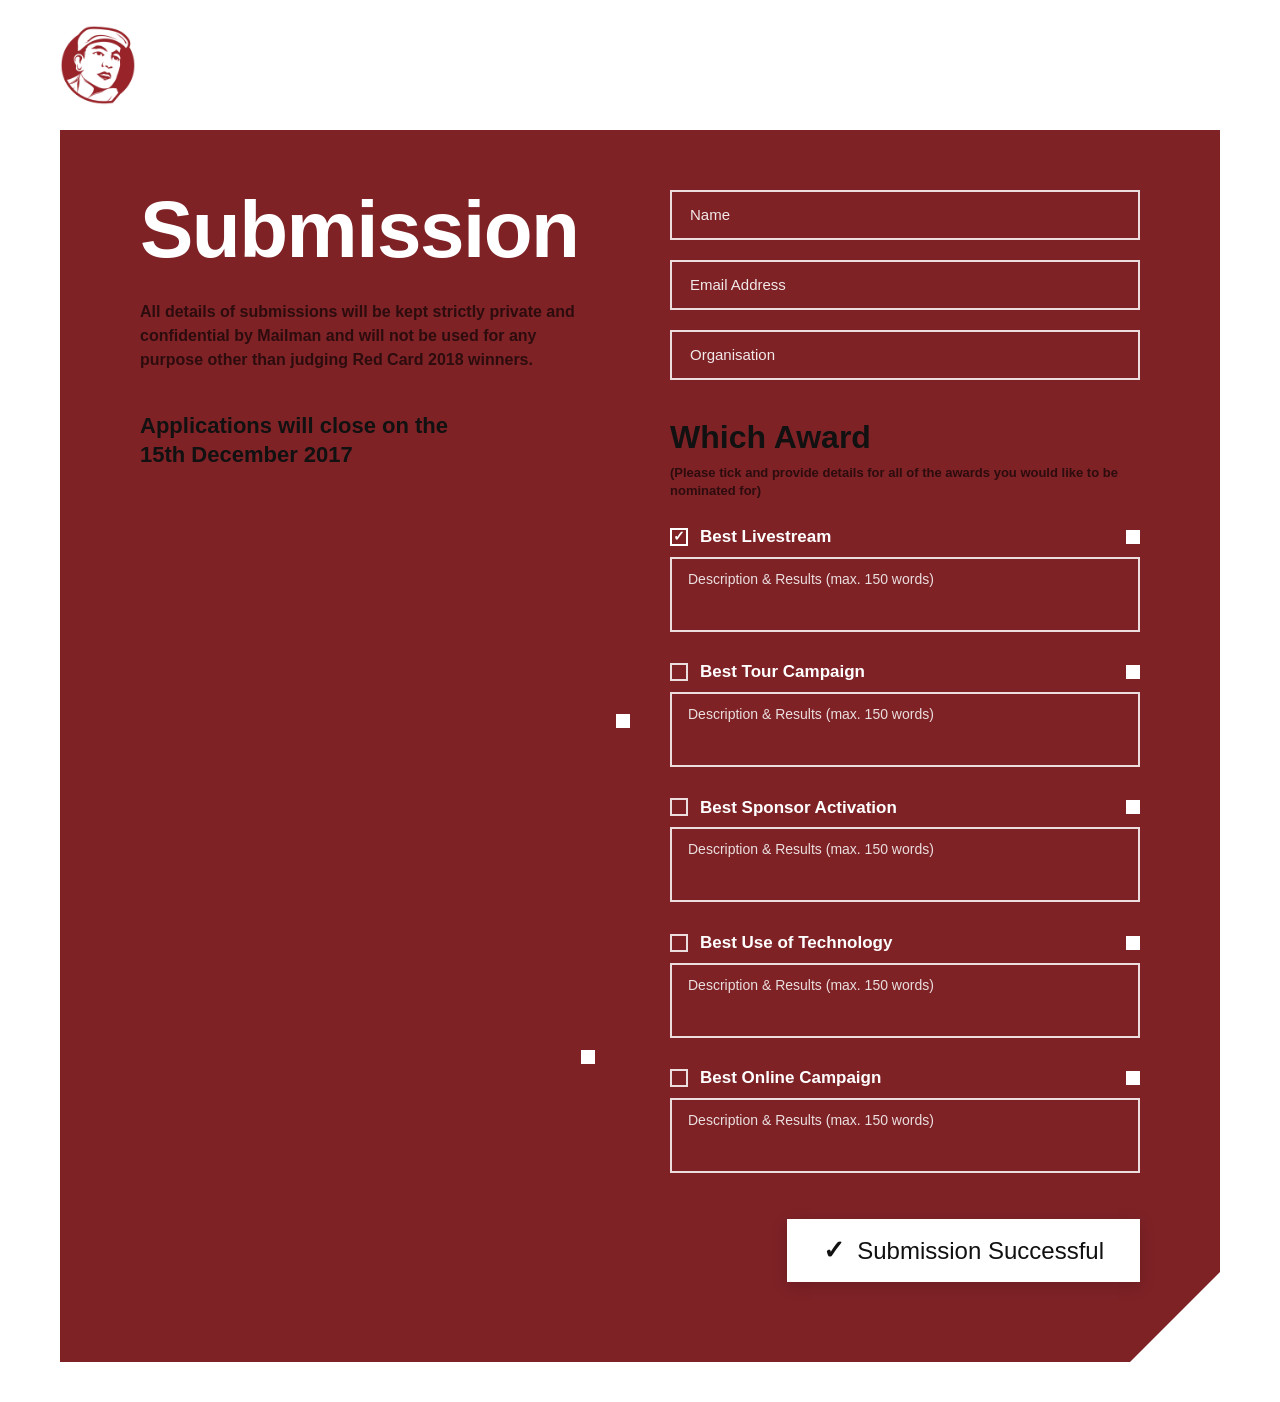
==== index.html @ 570d695f "Add redcards task HTML, CSS, and image assets" ====
<!DOCTYPE html>
<html lang="en">
<head>
  <meta charset="UTF-8">
  <meta name="viewport" content="width=device-width, initial-scale=1.0">
  <title>Red Card 2018 - Submission</title>
  <link rel="stylesheet" href="style.css">
</head>
<body>

  <!-- Top Logo Header -->
  <header class="site-header">
    <div class="container">
      <img src="images/logo.png" alt="Red Card Logo" class="logo">
    </div>
  </header>

  <!-- Main Content Banner -->
  <main class="container">
    <section class="submission-banner cut-corner">
      <div class="submission-grid">
        
        <!-- Left Column -->
        <div class="submission-left">
          <h1>Submission</h1>
          <p class="desc">
            All details of submissions will be kept strictly private and confidential by Mailman and will not be used for any purpose other than judging Red Card 2018 winners.
          </p>
          <div class="deadline">
            <span>Applications will close on the</span>
            <span>15th December 2017</span>
          </div>

          <!-- Decorative Floating Accents -->
          <div class="square-accent acc-1"></div>
          <div class="square-accent acc-2"></div>
        </div>

        <!-- Right Column (Form) -->
        <div class="submission-right">
          <form action="#" method="POST" onsubmit="event.preventDefault();">
            
            <div class="form-group">
              <input type="text" class="form-input" placeholder="Name" required>
            </div>
            
            <div class="form-group">
              <input type="email" class="form-input" placeholder="Email Address" required>
            </div>
            
            <div class="form-group">
              <input type="text" class="form-input" placeholder="Organisation" required>
            </div>

            <h2 class="award-section-title">Which Award</h2>
            <p class="award-section-sub">(Please tick and provide details for all of the awards you would like to be nominated for)</p>

            <!-- Award Item 1 -->
            <div class="award-item">
              <div class="award-header">
                <input type="checkbox" id="award1" class="custom-checkbox" checked>
                <label for="award1" class="award-label">Best Livestream</label>
                <div class="award-tag-accent"></div>
              </div>
              <textarea class="award-textarea" placeholder="Description & Results (max. 150 words)"></textarea>
            </div>

            <!-- Award Item 2 -->
            <div class="award-item">
              <div class="award-header">
                <input type="checkbox" id="award2" class="custom-checkbox">
                <label for="award2" class="award-label">Best Tour Campaign</label>
                <div class="award-tag-accent"></div>
              </div>
              <textarea class="award-textarea" placeholder="Description & Results (max. 150 words)"></textarea>
            </div>

            <!-- Award Item 3 -->
            <div class="award-item">
              <div class="award-header">
                <input type="checkbox" id="award3" class="custom-checkbox">
                <label for="award3" class="award-label">Best Sponsor Activation</label>
                <div class="award-tag-accent"></div>
              </div>
              <textarea class="award-textarea" placeholder="Description & Results (max. 150 words)"></textarea>
            </div>

            <!-- Award Item 4 -->
            <div class="award-item">
              <div class="award-header">
                <input type="checkbox" id="award4" class="custom-checkbox">
                <label for="award4" class="award-label">Best Use of Technology</label>
                <div class="award-tag-accent"></div>
              </div>
              <textarea class="award-textarea" placeholder="Description & Results (max. 150 words)"></textarea>
            </div>

            <!-- Award Item 5 -->
            <div class="award-item">
              <div class="award-header">
                <input type="checkbox" id="award5" class="custom-checkbox">
                <label for="award5" class="award-label">Best Online Campaign</label>
                <div class="award-tag-accent"></div>
              </div>
              <textarea class="award-textarea" placeholder="Description & Results (max. 150 words)"></textarea>
            </div>

            <!-- Submission Successful Indicator -->
            <div class="submit-btn-wrapper">
              <button type="submit" class="btn-success">
                <span class="check-icon">&#10003;</span> Submission Successful
              </button>
            </div>

          </form>
        </div>

      </div>
    </section>
  </main>

</body>
</html>
---- style.css ----
/* Red Card 2018 - Shared CSS Stylesheet */

:root {
  --primary-red: #7e2226;
  --primary-red-dark: #661a1e;
  --text-white: #ffffff;
  --text-dark: #111111;
  --text-muted-dark: #2d0c0e;
  --text-placeholder: #e6b8ba;
  --border-light: rgba(255, 255, 255, 0.85);
  --font-family: 'Helvetica Neue', Arial, sans-serif;
}

* {
  box-sizing: border-box;
  margin: 0;
  padding: 0;
}

body {
  font-family: var(--font-family);
  background-color: #ffffff;
  color: var(--text-dark);
  line-height: 1.4;
  min-height: 100vh;
  -webkit-font-smoothing: antialiased;
}

/* Common Layout Containers */
.container {
  max-width: 1200px;
  margin: 0 auto;
  padding: 0 20px;
}

/* Page Top Header for Submission page */
.site-header {
  padding: 25px 40px;
  background-color: #ffffff;
}

.site-header .logo {
  height: 80px;
  width: auto;
  display: block;
}

/* Diagonal Cut Box utility */
.cut-corner {
  clip-path: polygon(0 0, 100% 0, 100% calc(100% - 90px), calc(100% - 90px) 100%, 0 100%);
}

/* ==========================================================================
   SUBMISSION PAGE (index.html) STYLES
   ========================================================================== */

.submission-banner {
  background-color: var(--primary-red);
  color: var(--text-white);
  padding: 60px 80px 80px 80px;
  position: relative;
  margin-bottom: 40px;
}

.submission-grid {
  display: flex;
  justify-content: space-between;
  gap: 60px;
}

/* Left Column */
.submission-left {
  flex: 1;
  max-width: 480px;
  position: relative;
}

.submission-left h1 {
  font-size: 80px;
  font-weight: 900;
  color: var(--text-white);
  margin-bottom: 30px;
  letter-spacing: -1.5px;
  line-height: 1.0;
}

.submission-left p.desc {
  font-size: 16px;
  color: var(--text-muted-dark);
  font-weight: 600;
  line-height: 1.5;
  margin-bottom: 40px;
  max-width: 440px;
}

.submission-left .deadline {
  color: var(--text-dark);
  font-size: 22px;
  font-weight: 900;
  line-height: 1.3;
}

.submission-left .deadline span {
  display: block;
}

/* Floating White Decorative Accents */
.square-accent {
  position: absolute;
  width: 14px;
  height: 14px;
  background-color: #ffffff;
}

.acc-1 {
  right: -20px;
  top: 48%;
}

.acc-2 {
  right: 15px;
  bottom: 20%;
}

/* Right Column (Form) */
.submission-right {
  flex: 1;
  max-width: 520px;
}

.form-group {
  margin-bottom: 20px;
}

.form-input {
  width: 100%;
  padding: 14px 18px;
  background: transparent;
  border: 2px solid var(--border-light);
  color: var(--text-white);
  font-size: 16px;
  font-family: inherit;
  outline: none;
}

.form-input::placeholder {
  color: var(--text-white);
  opacity: 0.9;
  font-size: 15px;
}

.form-input:focus {
  border-color: #ffffff;
  background: rgba(255, 255, 255, 0.05);
}

.award-section-title {
  font-size: 32px;
  font-weight: 900;
  color: var(--text-dark);
  margin-top: 35px;
  margin-bottom: 4px;
}

.award-section-sub {
  font-size: 13px;
  color: var(--text-muted-dark);
  font-weight: 600;
  margin-bottom: 25px;
}

/* Nomination Item */
.award-item {
  margin-bottom: 22px;
}

.award-header {
  display: flex;
  align-items: center;
  margin-bottom: 8px;
}

.custom-checkbox {
  appearance: none;
  -webkit-appearance: none;
  width: 18px;
  height: 18px;
  border: 2px solid var(--border-light);
  background-color: transparent;
  margin-right: 12px;
  cursor: pointer;
  display: inline-flex;
  align-items: center;
  justify-content: center;
  position: relative;
}

.custom-checkbox:checked {
  background-color: transparent;
  border-color: #ffffff;
}

.custom-checkbox:checked::after {
  content: '✓';
  color: #ffffff;
  font-size: 14px;
  font-weight: bold;
  position: absolute;
  top: -2px;
}

.award-label {
  font-size: 17px;
  font-weight: 800;
  color: var(--text-white);
  cursor: pointer;
  flex: 1;
}

.award-tag-accent {
  width: 14px;
  height: 14px;
  background-color: #ffffff;
  margin-left: auto;
}

.award-textarea {
  width: 100%;
  height: 75px;
  padding: 12px 16px;
  background: transparent;
  border: 2px solid var(--border-light);
  color: var(--text-white);
  font-family: inherit;
  font-size: 14px;
  resize: none;
  outline: none;
}

.award-textarea::placeholder {
  color: var(--text-white);
  opacity: 0.85;
}

.award-textarea:focus {
  border-color: #ffffff;
  background: rgba(255, 255, 255, 0.05);
}

/* Submit Success Indicator Button */
.submit-btn-wrapper {
  display: flex;
  justify-content: flex-end;
  margin-top: 40px;
}

.btn-success {
  display: inline-flex;
  align-items: center;
  gap: 12px;
  background-color: #ffffff;
  color: var(--text-dark);
  border: none;
  padding: 16px 36px;
  font-size: 24px;
  font-weight: 500;
  font-family: inherit;
  cursor: pointer;
  box-shadow: 0 4px 15px rgba(0,0,0,0.15);

}

.btn-success .check-icon {
  font-size: 26px;
  font-weight: bold;
}

/* ==========================================================================
   AWARDS PAGE (awards.html) STYLES
   ========================================================================== */

.awards-header-banner {
  background-color: var(--primary-red);
  color: var(--text-white);
  padding: 60px 40px 70px 40px;
  text-align: center;
}

.awards-header-content {
  max-width: 860px;
  margin: 0 auto;
}

.awards-logo {
  height: 90px;
  width: auto;
  margin-bottom: 25px;
}

.awards-title {
  font-size: 72px;
  font-weight: 900;
  color: var(--text-white);
  letter-spacing: -1px;
  margin-bottom: 0px;
  line-height: 1.0;
}

.awards-subtitle {
  font-size: 32px;
  font-weight: 900;
  color: var(--text-dark);
  margin-bottom: 35px;
}

.awards-description {
  font-size: 15px;
  font-weight: 700;
  line-height: 1.65;
  color: var(--text-white);
  text-align: left;
  margin-bottom: 25px;
}

.awards-description strong {
  color: var(--text-white);
  font-weight: 900;
}

/* Category Sections */
.category-section {
  padding: 45px 0;
  max-width: 1000px;
  margin: 0 auto;
}

.category-header {
  display: flex;
  align-items: center;
  gap: 15px;
  margin-bottom: 30px;
  margin-left: 20px;
}

.category-icon {
  width: 22px;
  height: 22px;
  object-fit: contain;
}

/* Custom CSS Red Triangle Icon fallback */
.triangle-icon {
  width: 0;
  height: 0;
  border-top: 12px solid transparent;
  border-bottom: 12px solid transparent;
  border-left: 20px solid var(--primary-red);
  display: inline-block;
}

.category-title {
  font-size: 42px;
  font-weight: 900;
  color: var(--text-dark);
  letter-spacing: -0.5px;
  text-transform: uppercase;
}

/* 5-Column Grid for Badges */
.badge-grid {
  display: grid;
  grid-template-columns: repeat(5, 1fr);
  gap: 20px;
  text-align: center;
  padding: 0 20px;
}

.badge-item {
  display: flex;
  flex-direction: column;
  align-items: center;
}

.badge-img {
  width: 100px;
  height: 100px;
  object-fit: contain;
  margin-bottom: 12px;
}

.badge-caption-red {
  color: var(--primary-red);
  font-weight: 900;
  font-size: 15px;
  line-height: 1.2;
}

.badge-caption-black {
  color: var(--text-dark);
  font-weight: 900;
  font-size: 15px;
  line-height: 1.2;
}

/* Footer Banner */
.awards-footer-banner {
  background-color: var(--primary-red);
  color: var(--text-white);
  padding: 60px 50px 70px 50px;
  margin-top: 50px;
}

.awards-footer-content {
  max-width: 1000px;
  margin: 0 auto;
}

.awards-footer-title {
  font-size: 46px;
  font-weight: 900;
  line-height: 1.15;
  color: var(--text-white);
  text-transform: uppercase;
  max-width: 800px;
}

/* Responsive adjustments */
@media (max-width: 900px) {
  .submission-grid {
    flex-direction: column;
  }
  .submission-banner {
    padding: 40px 30px;
  }
  .submission-left h1 {
    font-size: 56px;
  }
  .awards-title {
    font-size: 48px;
  }
  .awards-subtitle {
    font-size: 24px;
  }
  .badge-grid {
    grid-template-columns: repeat(3, 1fr);
  }
  .awards-footer-title {
    font-size: 32px;
  }
}
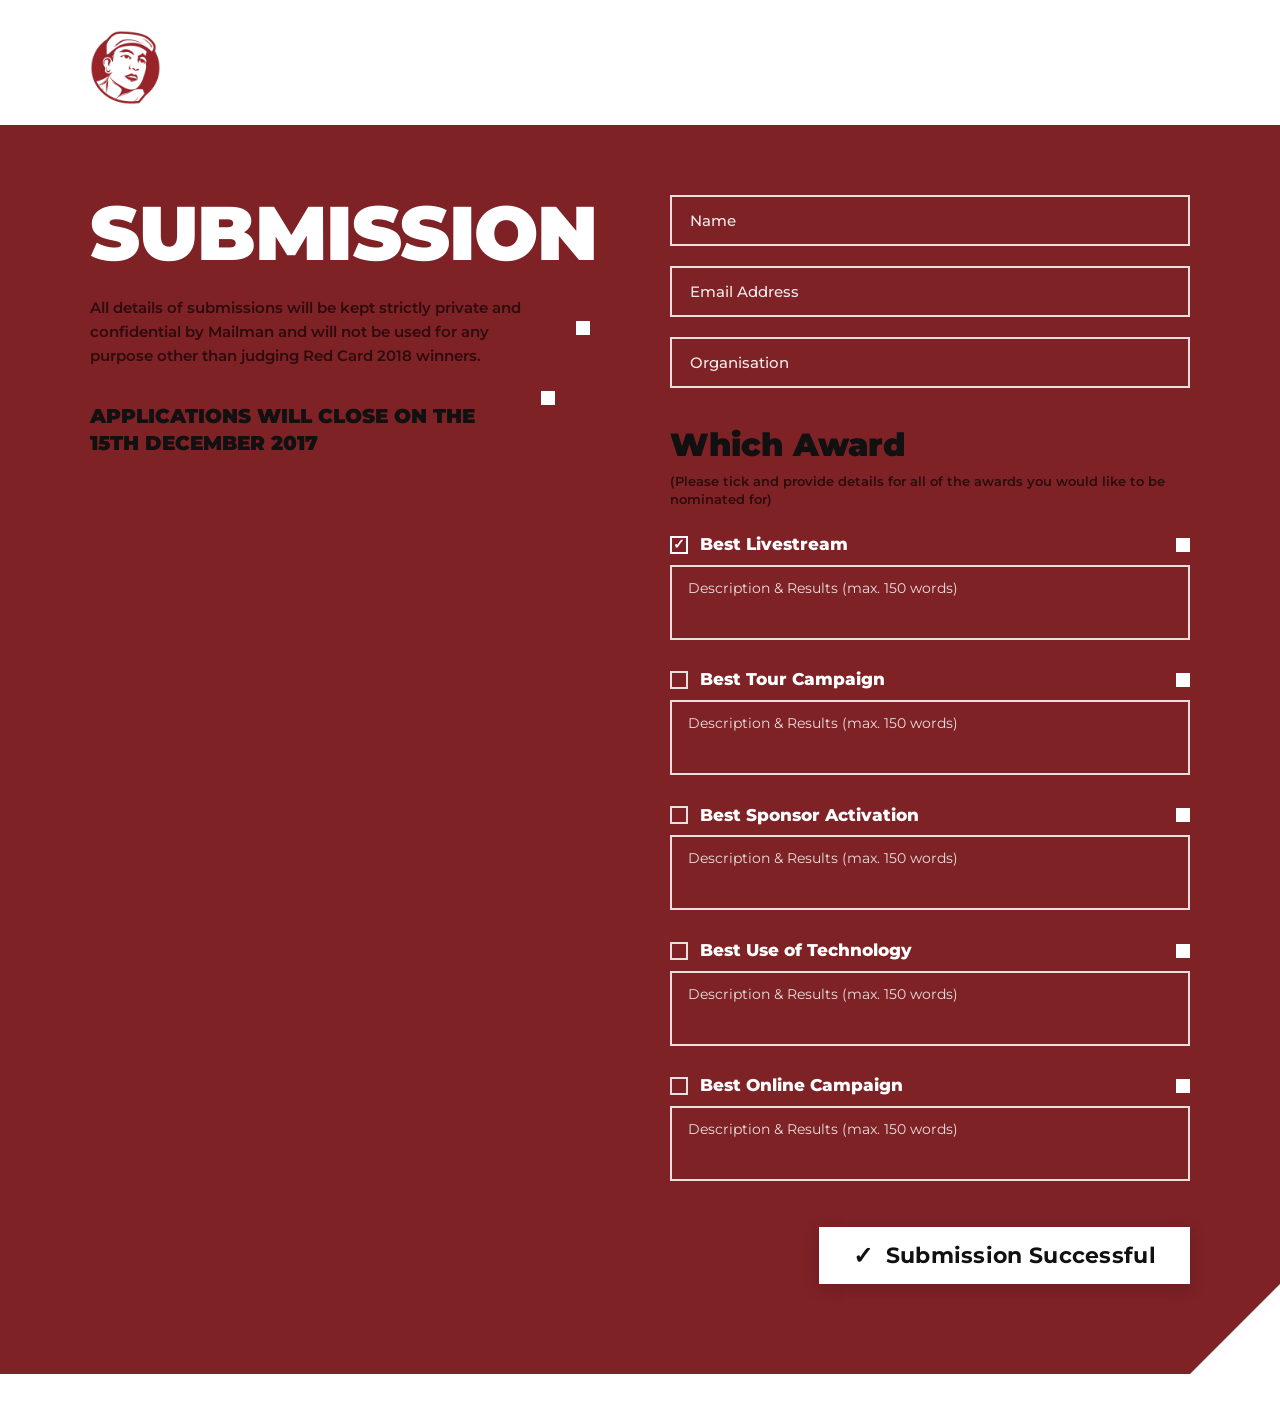
==== commit 1d8b0f73: "Calibrate index.html alignments, header logo container, form paddings, and typography" ====
--- a/index.html
+++ b/index.html
@@ -1,16 +1,18 @@
 <!DOCTYPE html>
 <html lang="en">
+
 <head>
   <meta charset="UTF-8">
   <meta name="viewport" content="width=device-width, initial-scale=1.0">
   <title>Red Card 2018 - Submission</title>
   <link rel="stylesheet" href="style.css">
 </head>
+
 <body>
 
   <!-- Top Logo Header -->
   <header class="site-header">
-    <div class="container">
+    <div class="site-header-content">
       <img src="images/logo.png" alt="Red Card Logo" class="logo">
     </div>
   </header>
@@ -19,12 +21,13 @@
   <main class="container">
     <section class="submission-banner cut-corner">
       <div class="submission-grid">
-        
+
         <!-- Left Column -->
         <div class="submission-left">
           <h1>Submission</h1>
           <p class="desc">
-            All details of submissions will be kept strictly private and confidential by Mailman and will not be used for any purpose other than judging Red Card 2018 winners.
+            All details of submissions will be kept strictly private and confidential by Mailman and will not be used
+            for any purpose other than judging Red Card 2018 winners.
           </p>
           <div class="deadline">
             <span>Applications will close on the</span>
@@ -39,21 +42,22 @@
         <!-- Right Column (Form) -->
         <div class="submission-right">
           <form action="#" method="POST" onsubmit="event.preventDefault();">
-            
+
             <div class="form-group">
               <input type="text" class="form-input" placeholder="Name" required>
             </div>
-            
+
             <div class="form-group">
               <input type="email" class="form-input" placeholder="Email Address" required>
             </div>
-            
+
             <div class="form-group">
               <input type="text" class="form-input" placeholder="Organisation" required>
             </div>
 
             <h2 class="award-section-title">Which Award</h2>
-            <p class="award-section-sub">(Please tick and provide details for all of the awards you would like to be nominated for)</p>
+            <p class="award-section-sub">(Please tick and provide details for all of the awards you would like to be
+              nominated for)</p>
 
             <!-- Award Item 1 -->
             <div class="award-item">
@@ -120,4 +124,5 @@
   </main>
 
 </body>
-</html>
+
+</html>
--- a/style.css
+++ b/style.css
@@ -1,3 +1,5 @@
+@import url('https://fonts.googleapis.com/css2?family=Montserrat:wght@400;500;600;700;800;900&display=swap');
+
 /* Red Card 2018 - Shared CSS Stylesheet */
 
 :root {
@@ -8,7 +10,7 @@
   --text-muted-dark: #2d0c0e;
   --text-placeholder: #e6b8ba;
   --border-light: rgba(255, 255, 255, 0.85);
-  --font-family: 'Helvetica Neue', Arial, sans-serif;
+  --font-family: 'Montserrat', -apple-system, BlinkMacSystemFont, 'Segoe UI', Roboto, sans-serif;
 }
 
 * {
@@ -17,7 +19,12 @@
   padding: 0;
 }
 
+html,
 body {
+  width: 100%;
+  margin: 0;
+  padding: 0;
+  overflow-x: hidden;
   font-family: var(--font-family);
   background-color: #ffffff;
   color: var(--text-dark);
@@ -28,19 +35,26 @@
 
 /* Common Layout Containers */
 .container {
-  max-width: 1200px;
-  margin: 0 auto;
-  padding: 0 20px;
+  width: 100%;
+  max-width: 100%;
+  margin: 0;
+  padding: 0;
 }
 
 /* Page Top Header for Submission page */
 .site-header {
-  padding: 25px 40px;
+  width: 100%;
+  padding: 30px 60px 20px 60px;
   background-color: #ffffff;
 }
 
+.site-header-content {
+  max-width: 1100px;
+  margin: 0 auto;
+}
+
 .site-header .logo {
-  height: 80px;
+  height: 75px;
   width: auto;
   display: block;
 }
@@ -57,15 +71,19 @@
 .submission-banner {
   background-color: var(--primary-red);
   color: var(--text-white);
-  padding: 60px 80px 80px 80px;
+  padding: 70px 60px 90px 60px;
   position: relative;
   margin-bottom: 40px;
+  width: 100%;
 }
 
 .submission-grid {
   display: flex;
   justify-content: space-between;
-  gap: 60px;
+  gap: 80px;
+  max-width: 1100px;
+  margin: 0 auto;
+  align-items: flex-start;
 }
 
 /* Left Column */
@@ -76,28 +94,30 @@
 }
 
 .submission-left h1 {
-  font-size: 80px;
-  font-weight: 900;
-  color: var(--text-white);
-  margin-bottom: 30px;
+  font-size: 76px;
+  font-weight: 900;
+  color: var(--text-white);
+  margin-bottom: 25px;
   letter-spacing: -1.5px;
   line-height: 1.0;
+  text-transform: uppercase;
 }
 
 .submission-left p.desc {
-  font-size: 16px;
+  font-size: 15px;
   color: var(--text-muted-dark);
   font-weight: 600;
-  line-height: 1.5;
-  margin-bottom: 40px;
+  line-height: 1.6;
+  margin-bottom: 35px;
   max-width: 440px;
 }
 
 .submission-left .deadline {
   color: var(--text-dark);
-  font-size: 22px;
-  font-weight: 900;
-  line-height: 1.3;
+  font-size: 20px;
+  font-weight: 900;
+  line-height: 1.35;
+  text-transform: uppercase;
 }
 
 .submission-left .deadline span {
@@ -138,7 +158,8 @@
   background: transparent;
   border: 2px solid var(--border-light);
   color: var(--text-white);
-  font-size: 16px;
+  font-size: 15px;
+  font-weight: 500;
   font-family: inherit;
   outline: none;
 }
@@ -147,6 +168,7 @@
   color: var(--text-white);
   opacity: 0.9;
   font-size: 15px;
+  font-weight: 500;
 }
 
 .form-input:focus {
@@ -233,6 +255,7 @@
   color: var(--text-white);
   font-family: inherit;
   font-size: 14px;
+  font-weight: 500;
   resize: none;
   outline: none;
 }
@@ -240,6 +263,7 @@
 .award-textarea::placeholder {
   color: var(--text-white);
   opacity: 0.85;
+  font-weight: 400;
 }
 
 .award-textarea:focus {
@@ -261,18 +285,18 @@
   background-color: #ffffff;
   color: var(--text-dark);
   border: none;
-  padding: 16px 36px;
-  font-size: 24px;
-  font-weight: 500;
+  padding: 14px 34px;
+  font-size: 22px;
+  font-weight: 700;
   font-family: inherit;
   cursor: pointer;
-  box-shadow: 0 4px 15px rgba(0,0,0,0.15);
-
+  box-shadow: 0 4px 15px rgba(0, 0, 0, 0.18);
+  letter-spacing: 0.3px;
 }
 
 .btn-success .check-icon {
-  font-size: 26px;
-  font-weight: bold;
+  font-size: 24px;
+  font-weight: 900;
 }
 
 /* ==========================================================================
@@ -282,28 +306,33 @@
 .awards-header-banner {
   background-color: var(--primary-red);
   color: var(--text-white);
-  padding: 60px 40px 70px 40px;
-  text-align: center;
+  padding: 70px 60px 80px 60px;
+  text-align: left;
+  width: 100%;
 }
 
 .awards-header-content {
-  max-width: 860px;
+  max-width: 1100px;
   margin: 0 auto;
+  text-align: left;
 }
 
 .awards-logo {
-  height: 90px;
+  height: 110px;
   width: auto;
   margin-bottom: 25px;
+  display: block;
 }
 
 .awards-title {
-  font-size: 72px;
+  font-size: 68px;
   font-weight: 900;
   color: var(--text-white);
   letter-spacing: -1px;
-  margin-bottom: 0px;
+  margin-bottom: 6px;
   line-height: 1.0;
+  text-transform: uppercase;
+  text-align: left;
 }
 
 .awards-subtitle {
@@ -311,15 +340,17 @@
   font-weight: 900;
   color: var(--text-dark);
   margin-bottom: 35px;
+  text-align: left;
 }
 
 .awards-description {
   font-size: 15px;
-  font-weight: 700;
+  font-weight: 600;
   line-height: 1.65;
   color: var(--text-white);
   text-align: left;
-  margin-bottom: 25px;
+  margin-bottom: 22px;
+  max-width: 920px;
 }
 
 .awards-description strong {
@@ -329,17 +360,18 @@
 
 /* Category Sections */
 .category-section {
-  padding: 45px 0;
-  max-width: 1000px;
+  padding: 45px 60px;
+  max-width: 1100px;
   margin: 0 auto;
+  width: 100%;
 }
 
 .category-header {
   display: flex;
   align-items: center;
-  gap: 15px;
+  gap: 12px;
   margin-bottom: 30px;
-  margin-left: 20px;
+  margin-left: 0;
 }
 
 .category-icon {
@@ -352,9 +384,9 @@
 .triangle-icon {
   width: 0;
   height: 0;
-  border-top: 12px solid transparent;
-  border-bottom: 12px solid transparent;
-  border-left: 20px solid var(--primary-red);
+  border-top: 14px solid transparent;
+  border-bottom: 14px solid transparent;
+  border-left: 24px solid var(--primary-red);
   display: inline-block;
 }
 
@@ -372,18 +404,19 @@
   grid-template-columns: repeat(5, 1fr);
   gap: 20px;
   text-align: center;
-  padding: 0 20px;
+  padding: 0;
 }
 
 .badge-item {
   display: flex;
   flex-direction: column;
   align-items: center;
+  text-align: center;
 }
 
 .badge-img {
-  width: 100px;
-  height: 100px;
+  width: 95px;
+  height: 95px;
   object-fit: contain;
   margin-bottom: 12px;
 }
@@ -391,60 +424,95 @@
 .badge-caption-red {
   color: var(--primary-red);
   font-weight: 900;
-  font-size: 15px;
-  line-height: 1.2;
+  font-size: 14px;
+  line-height: 1.25;
+  margin-bottom: 2px;
+  text-align: center;
 }
 
 .badge-caption-black {
   color: var(--text-dark);
   font-weight: 900;
-  font-size: 15px;
-  line-height: 1.2;
+  font-size: 14px;
+  line-height: 1.25;
+  text-align: center;
 }
 
 /* Footer Banner */
 .awards-footer-banner {
   background-color: var(--primary-red);
   color: var(--text-white);
-  padding: 60px 50px 70px 50px;
-  margin-top: 50px;
+  padding: 65px 60px 80px 60px;
+  margin-top: 40px;
+  width: 100%;
 }
 
 .awards-footer-content {
-  max-width: 1000px;
+  max-width: 1100px;
   margin: 0 auto;
+  text-align: left;
 }
 
 .awards-footer-title {
-  font-size: 46px;
-  font-weight: 900;
-  line-height: 1.15;
+  font-size: 42px;
+  font-weight: 900;
+  line-height: 1.18;
   color: var(--text-white);
   text-transform: uppercase;
   max-width: 800px;
+  letter-spacing: -0.5px;
+  text-align: left;
 }
 
 /* Responsive adjustments */
 @media (max-width: 900px) {
+  .site-header {
+    padding: 20px 30px;
+  }
+
+  .submission-banner {
+    padding: 40px 30px;
+  }
+
   .submission-grid {
     flex-direction: column;
-  }
-  .submission-banner {
-    padding: 40px 30px;
-  }
+    gap: 40px;
+  }
+
   .submission-left h1 {
-    font-size: 56px;
-  }
+    font-size: 52px;
+  }
+
+  .awards-header-banner,
+  .category-section,
+  .awards-footer-banner {
+    padding-left: 30px;
+    padding-right: 30px;
+  }
+
   .awards-title {
     font-size: 48px;
   }
+
   .awards-subtitle {
     font-size: 24px;
   }
+
+  .category-title {
+    font-size: 30px;
+  }
+
   .badge-grid {
     grid-template-columns: repeat(3, 1fr);
   }
+
   .awards-footer-title {
-    font-size: 32px;
-  }
-}
+    font-size: 30px;
+  }
+}
+
+@media (max-width: 600px) {
+  .badge-grid {
+    grid-template-columns: repeat(2, 1fr);
+  }
+}
